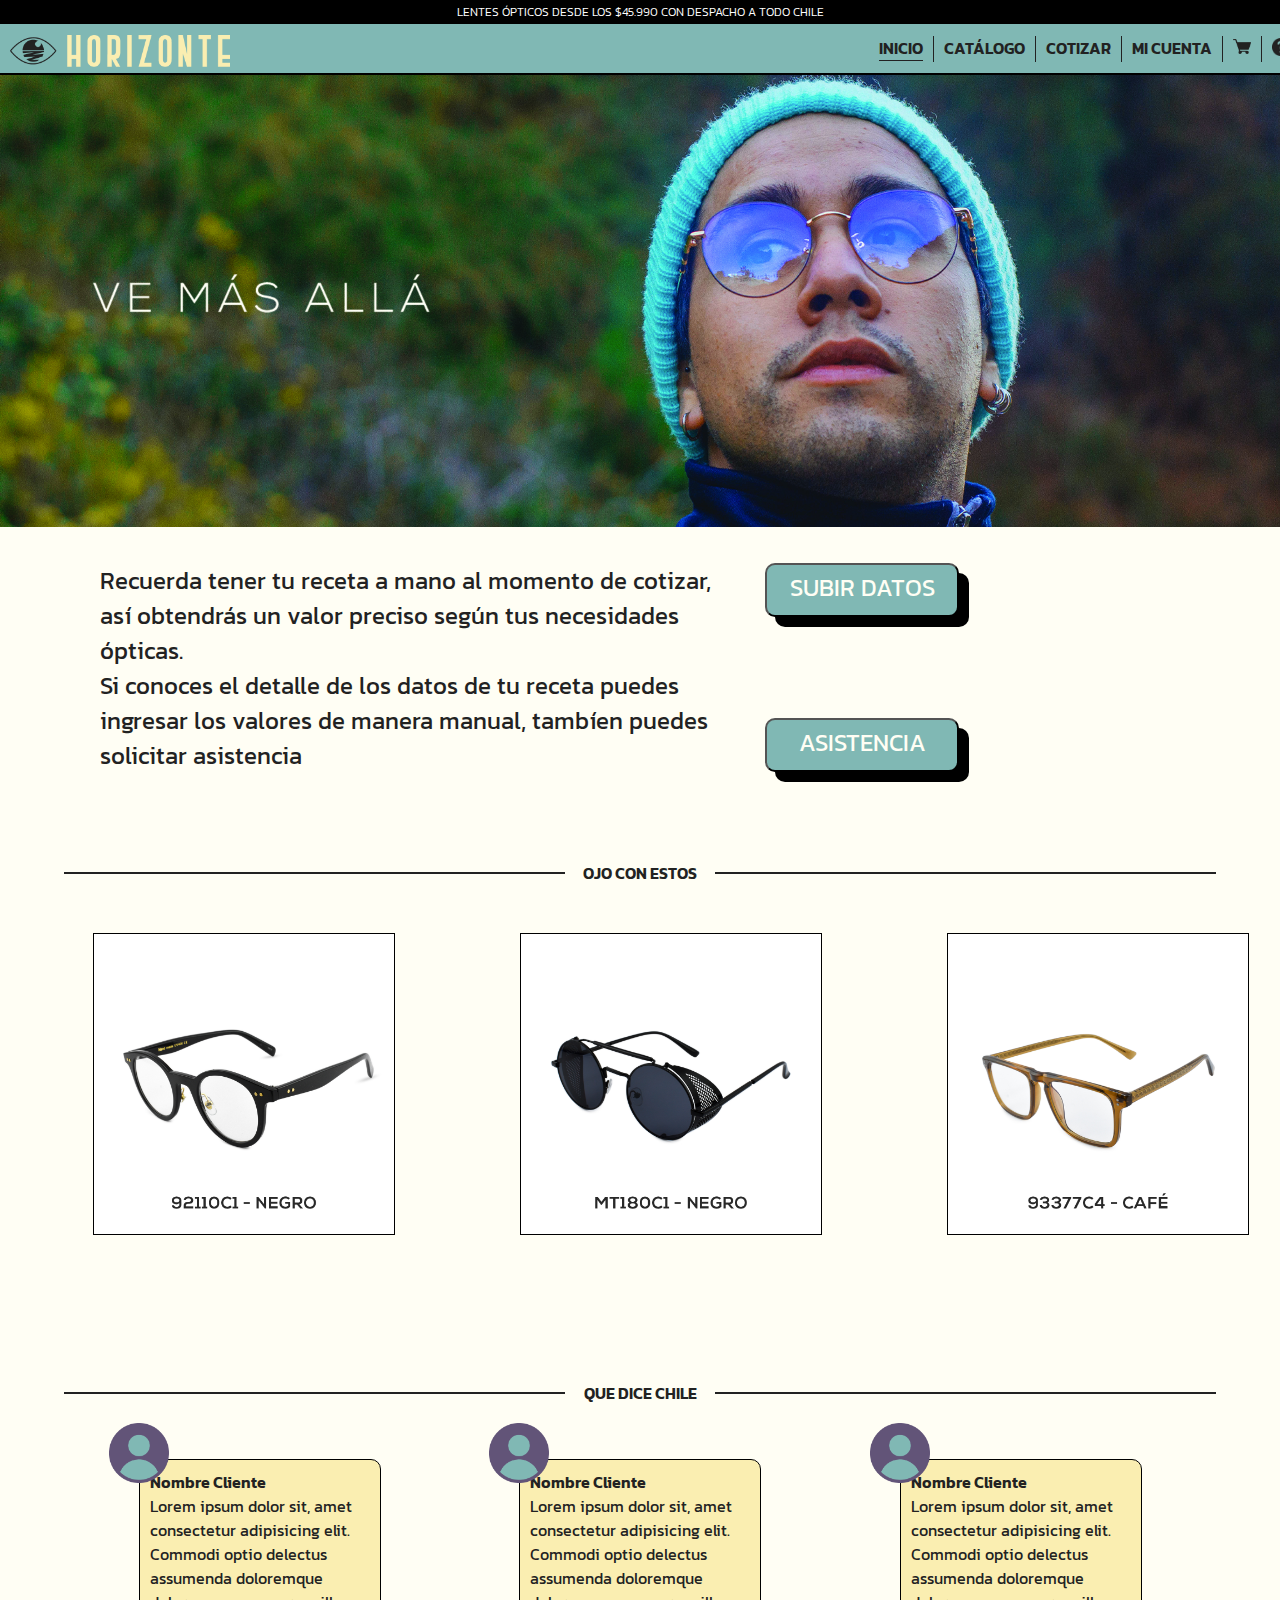
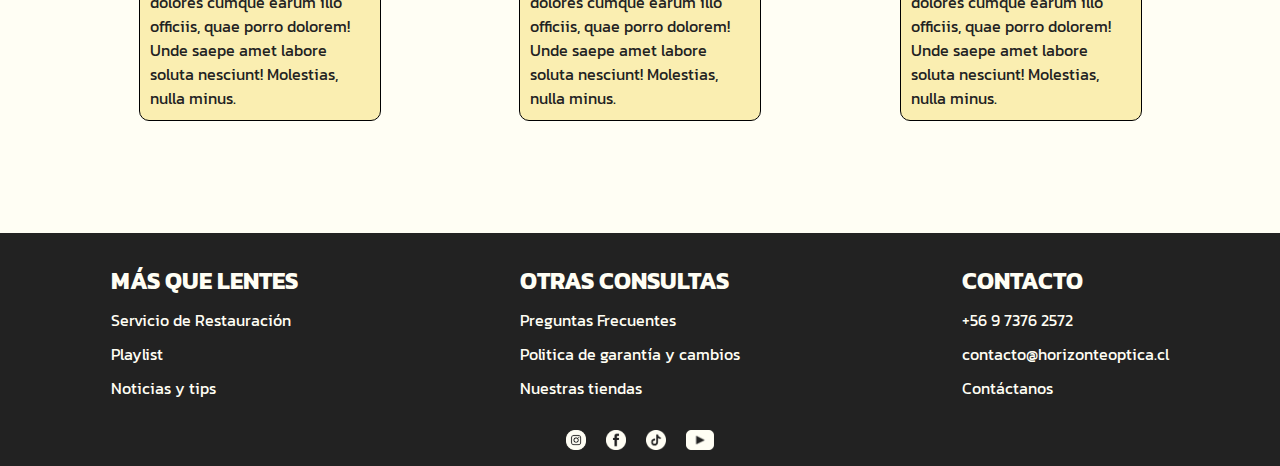
==== index.html @ 342d345c "preparación para modificar para tercera PreEntrega" ====
<!DOCTYPE html>
<html lang="en">
<head>
    <meta charset="UTF-8">
    <meta name="viewport" content="width=device-width, initial-scale=1.0">

    <title>Ópticas Horizonte - Ve más allá</title>

    <link rel="shorcut icon" href ="./icons/ojoamarillo_favicon.png">
    <link rel="preconnect" href="https://fonts.googleapis.com">
    <link rel="preconnect" href="https://fonts.gstatic.com" crossorigin>
    <link href="https://fonts.googleapis.com/css2?family=Kanit:ital,wght@0,100;0,200;0,300;0,400;0,500;0,600;0,700;0,800;0,900;1,100;1,200;1,300;1,400;1,500;1,600;1,700;1,800;1,900&display=swap" rel="stylesheet">
    <link rel="stylesheet" href="./css/styles-index.css">

</head>
<body>

<header class="header">
    <h6 class="bannerOferta">LENTES ÓPTICOS DESDE LOS $45.990 CON DESPACHO A TODO CHILE</h6>

    <div  class="navBar"> 
        <a href="#" class="logoHeader">     
            <img src="./images/brand/horizonte_blackyellow.png" alt="">
        </a>
        <ul class="headerMenu">
            <li><a href="#" class="currentPage">INICIO</a></li>
            <li><a href="./pages/catalogo.html">CATÁLOGO</a> </li>
            <li><a href="./pages/cotizar.html">COTIZAR</a>  </li>
            <li><a href="./pages/miCuenta.html">MI CUENTA</a></li>
            <li><a href="#" class="iconoCarrito">
                <img src="./icons/carritoEeireblac.png" alt="">
                </a>    </li>
            <li><a href="./pages/ayuda.html" class="iconoAyuda">
                <img src="./icons/helpIconBold.png" alt="">
                </a></li>
        </ul>
    </div>
</header>

<main>
<div>
    <p class="fotoVeMasAlla">
    <img src="./images/inicio/fotoVeMasAlla.jpg" alt=""> </p>
</div>
<!--COTIZAR-->
<conteiner class="seccionCotizacion">
            <div class="cajaTextosInicio"> 
                <p class="parrafoNormal">Recuerda tener tu receta a mano al momento de cotizar, así obtendrás un valor preciso según tus necesidades ópticas.</p>
            
                <p class="parrafoNormal">Si conoces el detalle de los datos de tu receta puedes ingresar los valores de manera manual, tambíen puedes solicitar asistencia</p>
            </div>
            <div class="botonesCotizacion">
                <a href="./pages/miCuenta.html"><button class="boton01 btnDatos">SUBIR DATOS</button></a>
                <a href="./pages/ayuda.html"><button class="boton01 btnAsistencia">ASISTENCIA</button></a>
            </div>
</conteiner>
<!--DESTACADOS-->
<section class="destacadosInicio">
    <div class="subtitulo2 subtDestacados">
        <p class="linea"></p>
        <p class="textoDestacados">OJO CON ESTOS</p>
    </div>
    <ul class="carruselDestacados">
                <li class="fotoLente lente01"><a href="" >
                        <img src="./images/lentes/92110.jpg" alt="">
                    </a>
                </li>
                <li class="fotoLente lente02"> <a href="" >
                        <img src="./images/lentes/MT180C1.jpg" alt="">
                    </a>
                </li>
                <li class="fotoLente lente03"><a href="" >
                        <img src="./images/lentes/93377C4.jpg" alt="">
                    </a>
                </li>
    </ul>
    </section>
    

<!--COMENTARIOS Y VALORACIONES-->
<section class="valoracionesSection">
    <div class="tituloValoraciones">
        <p class="linea"></p>
        <p class="textoValoraciones">QUE DICE CHILE</p>
    </div>
    <div class="valoraciones">
        <div class="valoracion 1/3">
            <img src="./icons/profileIcon.png" class="" alt="">
            <div class="comentario">
                <p class="nombreValoracion">Nombre Cliente</p>
                <p class="comentarioValoracion">Lorem ipsum dolor sit, amet consectetur adipisicing elit. Commodi optio delectus assumenda doloremque dolores cumque earum illo officiis, quae porro dolorem! Unde saepe amet labore soluta nesciunt! Molestias, nulla minus. </p>
            </div>
        </div>
        <div class="valoracion 2/3">
            <img src="./icons/profileIcon.png" class="" alt="">
            <div class="comentario">
                <p class="nombreValoracion">Nombre Cliente</p>
                <p class="comentarioValoracion">Lorem ipsum dolor sit, amet consectetur adipisicing elit. Commodi optio delectus assumenda doloremque dolores cumque earum illo officiis, quae porro dolorem! Unde saepe amet labore soluta nesciunt! Molestias, nulla minus. </p>
            </div>
        </div>
        <div class="valoracion 3/3">
            <img src="./icons/profileIcon.png" class="" alt="">
            <div class="comentario">
                <p class="nombreValoracion">Nombre Cliente</p>
                <p class="comentarioValoracion">Lorem ipsum dolor sit, amet consectetur adipisicing elit. Commodi optio delectus assumenda doloremque dolores cumque earum illo officiis, quae porro dolorem! Unde saepe amet labore soluta nesciunt! Molestias, nulla minus. </p>
            </div>
        </div> 
    </div>   
</section>


    
</main>

<footer>
    <section class="footerOptions">
        <section class="sectionMasQueLentes">
            <h2>MÁS QUE LENTES</h2>
            <ul class="footerList listMasQueLentes">
                <li><a href="#">Servicio de Restauración</a></li>
                <li><a href="#">Playlist</a></li>
                <li><a href="#">Noticias y tips</a></li>
            </ul>
        </section>
        <section class="sectionOtrasConsultas">
            <h2>OTRAS CONSULTAS</h2>
            <ul class="footerList listOtrasConsultas">
                <li><a href="#">Preguntas Frecuentes</a></li>
                <li><a href="#">Politica de garantía y cambios</a></li>
                <li><a href="#">Nuestras tiendas</a></li>
            </ul>
        </section>
        <section class="sectionContacto">
            <h2>CONTACTO</h2>
            <ul class="footerList listContacto">
                <li><a href="">+56 9 7376 2572</a></li>
                <li><a href="">contacto@horizonteoptica.cl</a></li>
                <li><a href="">Contáctanos</a></li>
            </ul>
        </section>
    </section>
    <section class="bannerFinal">
        <li><ul class="listRRSS">
            <li>
                <a href="">
                <img src="./icons/iconInstaCircleFlowewhite.png" alt="">
                </a></li>
            <li>
                <a href="">
                <img src="./icons/iconFaceCirWhite.png" alt="">
                </a></li>
            <li>
                <a href="">
                <img src="./icons/iconTkWhite.png" alt="">
                </a></li>
            <li>
                <a href="">
                <img src="./icons/iconYTWhite.png" alt="">
            </a></li>
        </ul></li>
    </section>
</footer>

</body>
</html>
---- css/styles-index.css ----
@import url(mainStyle.css);

.fotoVeMasAlla{
    position: relative;
    margin: 60px 0 0 0 ;
}
.fotoVeMasAlla img{
    object-fit: cover;
    width: 100%;
}

/*COTIZACION SECTION INICIO*/
.seccionCotizacion{
    height: 200px;
    width: 100%;
    margin: 30px 0 30px 0;
    padding: 0 100px 0 100px;
    display: grid;
    grid-template-columns: 1fr 1fr;
    grid-template-rows: 1fr;
    justify-content: space-evenly;
    gap: 50px
}
    .cajaTextosInicio{
        font-size: 1.5rem;     
    }
    .botonesCotizacion{
        display: grid;
        grid-template-columns: 1fr;
        gap: 100px;
        width: 100%;
        justify-self: center;
        justify-content: space-between;
        align-items: center;}
    .boton01{
        height: 40px;
        width: 180px;
        font-size: 1.5rem;
        padding: 5px;
    }

/*DESTACADOS*/
.destacadosInicio{
    width: 100%;
    height: 400px;
    margin:110px 0 0 0 ;
    padding: 0 0 0 0 ;
}

    .subtDestacados{
        display: flex;
        justify-content: center;
        align-items: center;
    }
        .linea{
            position: absolute;
            width: 90vw;
            height: 2px;
            background-color: #222222;
            z-index: -1;
            
        }
        .textoDestacados{
            position: absolute;
            width: 150px;
            text-align: center;
            font-weight: 600 ;
            background-color: #FFFEF4;
            margin: 0 5px 0 5px;
            z-index: -1;
        }
    
    
    .carruselDestacados {
        display: flex;
        flex-wrap: wrap;
        padding: 0 30px 0 30px;
        align-items: center;
        justify-content:space-around;
        width: 100%;
        margin: 60px 0 0 0;
        z-index: -1;
    }

    .carruselDestacados li{
        list-style:none;
        
    }
    .fotoLente{
        width: 300px;
    }
        .fotoLente img{
            height: 300px;
            border: 1px solid #000000;
            justify-self: right;
        }

/* VALORACIONES */
.valoracionesSection{
    width: 100%;
    display: flex;
    flex-direction:column;
    justify-content: space-evenly;
    align-items: center;
    padding: 10px 0 30px 0;
    margin: 110px 0 0 0;
    }
    .tituloValoraciones{
        display: flex;
        justify-content:center;
        align-items: center;
        z-index: -1;
    }
        .linea{
            position: absolute;
            width: 90vw;
            height: 2px;
            background-color: #222222;
        }
        .textoValoraciones{
            position: absolute;
            width: 150px;
            text-align: center;
            font-weight: 600 ;
            background-color: #FFFEF4;
            margin: 0 5px 0 5px;
        }
    
    .valoraciones{
        display: flex;
        width: 100%;
        flex-wrap: wrap;
        justify-content: space-evenly;
        align-self: center;
        margin: 0 0 0 0;
    }
    .valoracion{
        height: 300px ;
        width: fit-content;        
        margin: 0 20;
    }
    .valoracion img{
        height: 60px;
        position: relative;
        right:30px ;
        top: 30px;
        
    }
        .comentario {
            background-color: #faeeb1;
            border-radius: 10px;
            border: 1px solid #000000;
            width: 220px;
            font-size: 1rem;
            padding: 10px;
            overflow:hidden;
            text-align:left;            
        }
        .nombreValoracion {
            font-weight: 600;
        }


@media(max-width: 480px){

    .seccionCotizacion{
        height: fit-content;
        margin: 30px 0 30px 0;
        padding: 0 30px 0 30px;
        display: grid;
        grid-template-columns:  1fr;
        grid-template-rows: 1fr 1fr;
        justify-content: space-evenly;
        gap: 50px }

    .botonesCotizacion{
        display: flex;
        width: 100%;
        flex-direction: row;
        justify-self: center;
        justify-content: space-between;
        align-items: center;} 

    .destacadosInicio{
        width: 100%;
        height: fit-content;
        margin:110px 0 0 0 ;
        padding: 0 0 0 0 ;}
    .carruselDestacados {
        display: flex;
        flex-direction: column;        padding: 0 30px 0 30px;
        align-items: center;
        justify-content:center; 
        width: 100%;
        margin: 60px 0 0 0;
        z-index: -1;    }
   
    
   
}
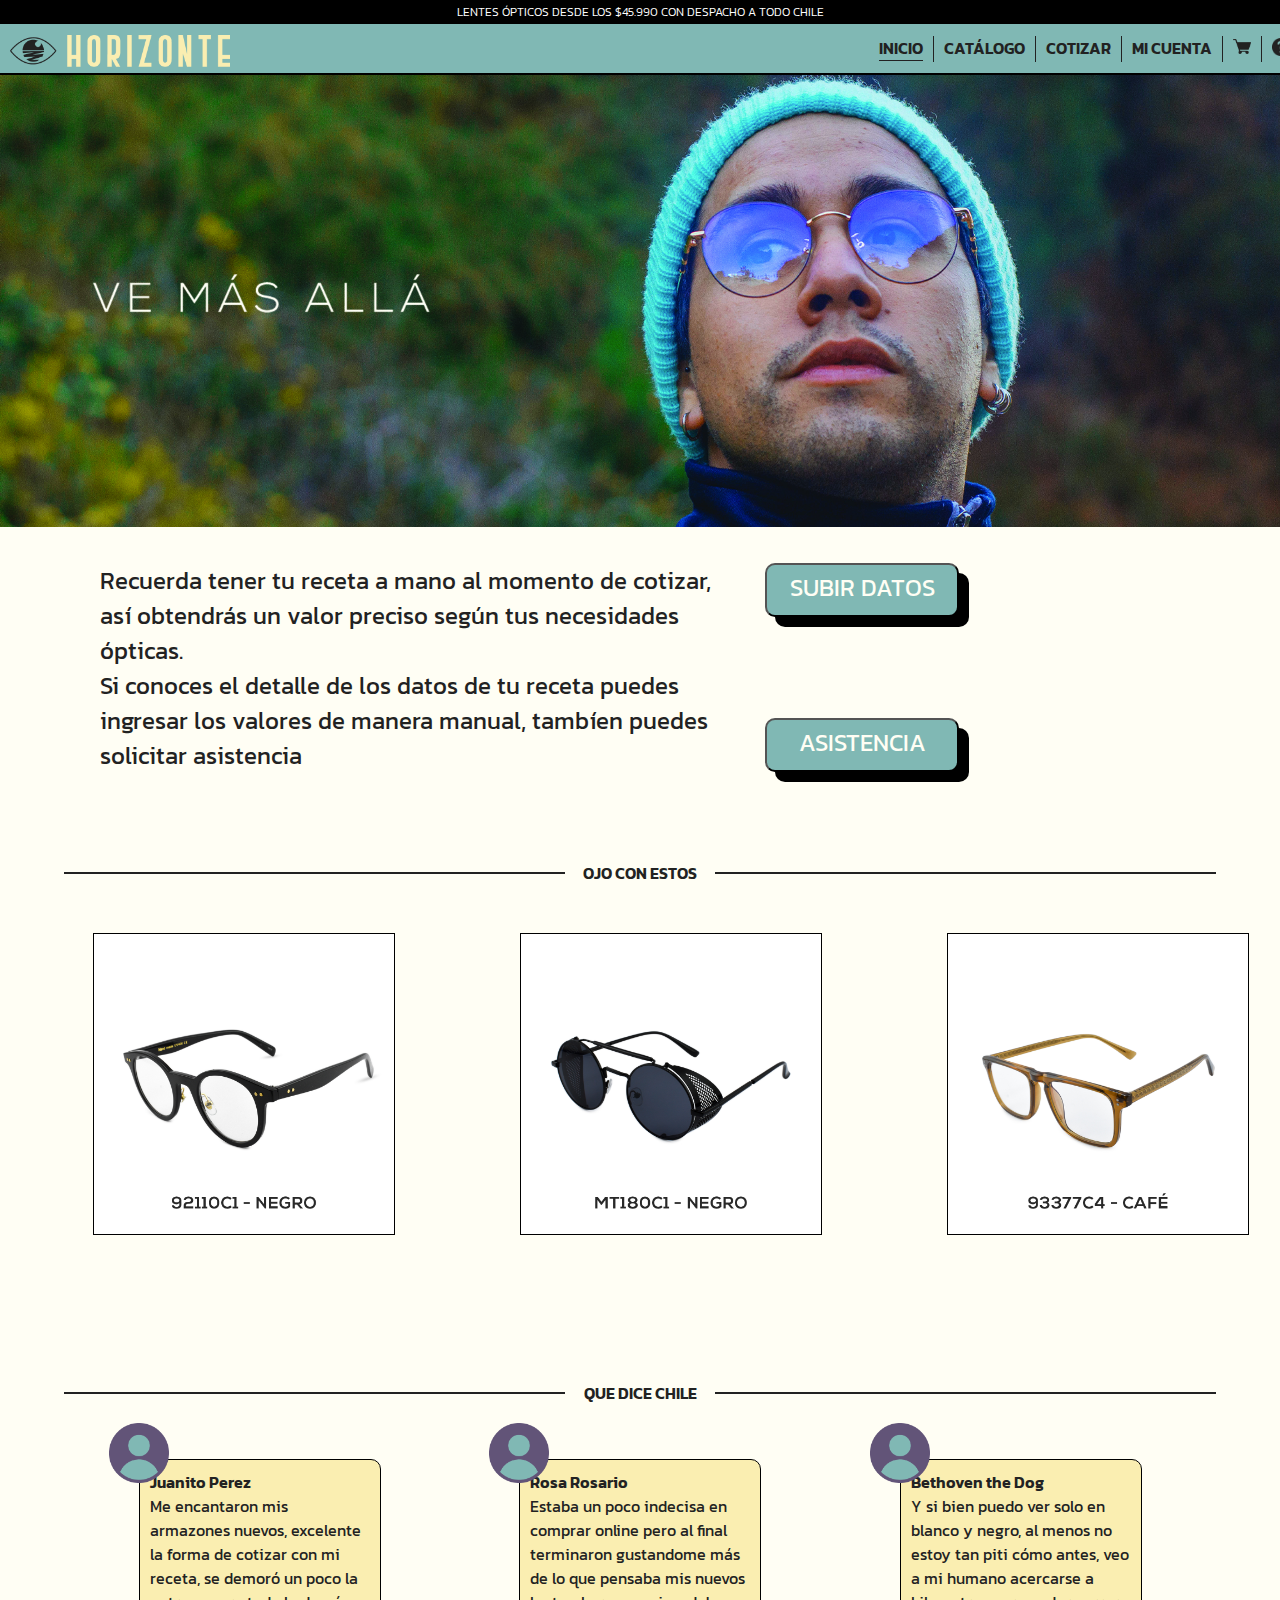
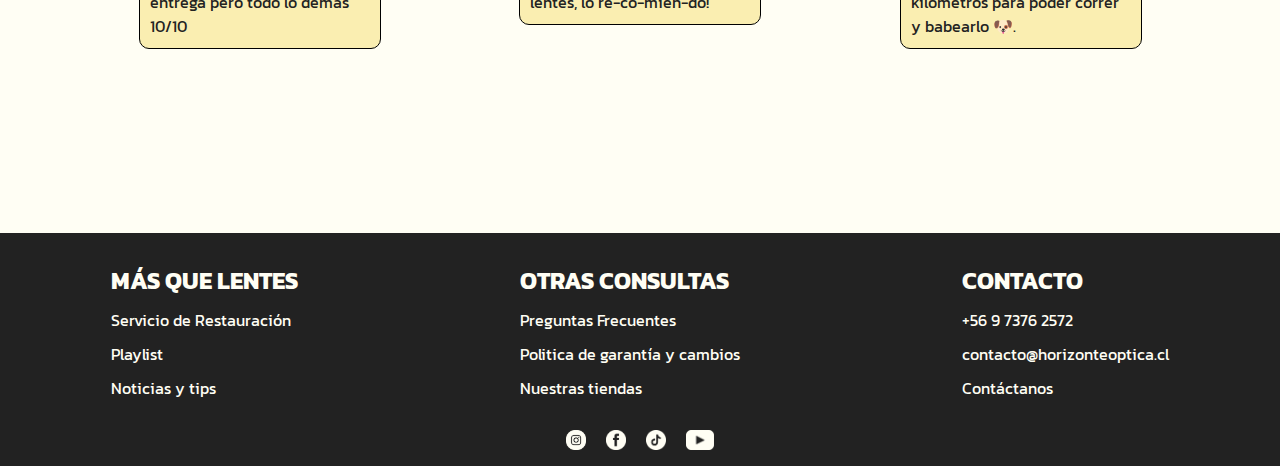
==== commit 0be0c92b: "se confeccionan archivos SASS y se corrigen errores al traspaso de estilos, se ingresa SEO en descri" ====
--- a/index.html
+++ b/index.html
@@ -3,14 +3,17 @@
 <head>
     <meta charset="UTF-8">
     <meta name="viewport" content="width=device-width, initial-scale=1.0">
+    <meta name="description" content ="Horizonte Óptica Online - Lentes ópticos y de sol, sólo con tu receta - Revisa nuestros destacados y ofertas - Mira la opinion de nuestros clientes">
 
     <title>Ópticas Horizonte - Ve más allá</title>
 
     <link rel="shorcut icon" href ="./icons/ojoamarillo_favicon.png">
     <link rel="preconnect" href="https://fonts.googleapis.com">
     <link rel="preconnect" href="https://fonts.gstatic.com" crossorigin>
-    <link href="https://fonts.googleapis.com/css2?family=Kanit:ital,wght@0,100;0,200;0,300;0,400;0,500;0,600;0,700;0,800;0,900;1,100;1,200;1,300;1,400;1,500;1,600;1,700;1,800;1,900&display=swap" rel="stylesheet">
-    <link rel="stylesheet" href="./css/styles-index.css">
+    <link href="https://fonts.googleapis.com/css2?family=Kanit:ital,wght@0,100;0,200;0,300;0,400;0,500;0,600;0,700;0,800;0,900;1,100;1,200;1,300;1,400;1,500;1,600;1,700;1,800;1,900&display=swap" rel="stylesheet">    
+    <link rel="stylesheet" href="./css/pageIndex.css">
+    <link rel="stylesheet" href="https://cdnjs.cloudflare.com/ajax/libs/animate.css/4.1.1/animate.min.css">
+    
 
 </head>
 <body>
@@ -19,9 +22,10 @@
     <h6 class="bannerOferta">LENTES ÓPTICOS DESDE LOS $45.990 CON DESPACHO A TODO CHILE</h6>
 
     <div  class="navBar"> 
-        <a href="#" class="logoHeader">     
+        
+        <a href="#" class="logoHeader animate__animated animate__backInLeft ">     
             <img src="./images/brand/horizonte_blackyellow.png" alt="">
-        </a>
+        </a> 
         <ul class="headerMenu">
             <li><a href="#" class="currentPage">INICIO</a></li>
             <li><a href="./pages/catalogo.html">CATÁLOGO</a> </li>
@@ -87,22 +91,22 @@
         <div class="valoracion 1/3">
             <img src="./icons/profileIcon.png" class="" alt="">
             <div class="comentario">
-                <p class="nombreValoracion">Nombre Cliente</p>
-                <p class="comentarioValoracion">Lorem ipsum dolor sit, amet consectetur adipisicing elit. Commodi optio delectus assumenda doloremque dolores cumque earum illo officiis, quae porro dolorem! Unde saepe amet labore soluta nesciunt! Molestias, nulla minus. </p>
+                <p class="nombreValoracion">Juanito Perez</p>
+                <p class="comentarioValoracion"> Me encantaron mis armazones nuevos, excelente la forma de cotizar con mi receta, se demoró un poco la entrega pero todo lo demás 10/10 </p>
             </div>
         </div>
         <div class="valoracion 2/3">
             <img src="./icons/profileIcon.png" class="" alt="">
             <div class="comentario">
-                <p class="nombreValoracion">Nombre Cliente</p>
-                <p class="comentarioValoracion">Lorem ipsum dolor sit, amet consectetur adipisicing elit. Commodi optio delectus assumenda doloremque dolores cumque earum illo officiis, quae porro dolorem! Unde saepe amet labore soluta nesciunt! Molestias, nulla minus. </p>
+                <p class="nombreValoracion">Rosa Rosario</p>
+                <p class="comentarioValoracion">Estaba un poco indecisa en comprar online pero al final terminaron gustandome más de lo que pensaba mis nuevos lentes, lo re-co-mien-do! </p>
             </div>
         </div>
         <div class="valoracion 3/3">
             <img src="./icons/profileIcon.png" class="" alt="">
             <div class="comentario">
-                <p class="nombreValoracion">Nombre Cliente</p>
-                <p class="comentarioValoracion">Lorem ipsum dolor sit, amet consectetur adipisicing elit. Commodi optio delectus assumenda doloremque dolores cumque earum illo officiis, quae porro dolorem! Unde saepe amet labore soluta nesciunt! Molestias, nulla minus. </p>
+                <p class="nombreValoracion">Bethoven the Dog</p>
+                <p class="comentarioValoracion">Y si bien puedo ver solo en blanco y negro, al menos no estoy tan piti cómo antes, veo a mi humano acercarse a kilometros para poder correr y babearlo 🐶. </p>
             </div>
         </div> 
     </div>   
--- a/css/pageIndex.css
+++ b/css/pageIndex.css
@@ -0,0 +1,471 @@
+* {
+  margin: 0;
+  padding: 0;
+  box-sizing: content-box;
+}
+
+html {
+  height: 100%;
+  width: 100%;
+}
+
+body {
+  margin: 0 0 0 0;
+  padding: 0px;
+  width: 100%;
+  height: fit-content;
+  display: flex;
+  flex-direction: column;
+  background-color: #FFFEF4;
+  color: #222222;
+  font-family: "Kanit", sans-serif;
+}
+body a {
+  text-decoration: none;
+}
+
+.boton01 {
+  font-family: "Kanit", sans-serif;
+  width: 180px;
+  height: 50px;
+  padding: 10px 5px;
+  font-size: 20px;
+  background-color: #80b8b4;
+  color: #FFFEF4;
+  display: flex;
+  justify-content: center;
+  text-align: center;
+  border-radius: 10px;
+  /* offset-x | offset-y | blur-radius | spread-radius | color */
+  box-shadow: 10px 10px 0px 0px #000000;
+}
+
+.boton01:hover {
+  background-color: #faeeb1;
+  color: #222222;
+}
+
+/*FOOTER*/
+footer {
+  margin-top: 110px;
+  width: 100%;
+}
+
+.footerOptions {
+  background-color: #222222;
+  text-decoration: none;
+  width: 100%;
+  color: #fffef4;
+  display: flex;
+  flex-direction: row;
+  flex-wrap: nowrap;
+  justify-content: space-around;
+  padding: 30px 0px 30px 0px;
+}
+
+.listContacto {
+  justify-content: left;
+}
+
+.listRRSS img {
+  height: 20px;
+}
+
+.listRRSS li {
+  justify-content: space-between;
+  padding-right: 5px;
+  float: inline-start;
+}
+
+.footerOptions li {
+  list-style: none;
+  padding-top: 10px;
+}
+
+.footerOptions a {
+  color: #FFFEF4;
+  text-decoration: none;
+}
+
+.footerOptions a:hover {
+  color: #faeeb1;
+}
+
+.bannerFinal {
+  background-color: #222222;
+  width: 100%;
+  display: flex;
+  flex-direction: row;
+  justify-content: center;
+  align-items: center;
+  padding-bottom: 10px;
+}
+
+.bannerFinal li {
+  list-style-type: none;
+  padding-left: 10px;
+  padding-right: 10px;
+}
+
+.bannerFinal a {
+  text-decoration: none;
+}
+
+@media (max-width: 480px) {
+  .footerOptions {
+    width: 100%;
+    color: #fffef4;
+    display: flex;
+    flex-direction: column;
+    flex-wrap: wrap;
+    justify-content: center;
+    padding: 30px 0px 30px 100px;
+  }
+  .sectionMasQueLentes {
+    margin: 0 0 30px 0;
+  }
+  .sectionOtrasConsultas {
+    margin: 0 0 30px 0;
+  }
+}
+/*HEADER*/
+.header {
+  display: flex;
+  flex-direction: column;
+  position: fixed;
+  z-index: 4;
+  height: 75px;
+  width: 100%;
+}
+
+.main {
+  width: 100%;
+}
+
+.bannerOferta {
+  position: static;
+  background-color: #000000;
+  height: 25px;
+  display: flex;
+  justify-content: center;
+  align-items: center;
+  color: rgb(255, 255, 255);
+  top: 0px;
+  font-family: "Kanit", sans-serif;
+  font-weight: 300;
+  font-style: normal;
+  font-size: 12px;
+  width: 100%;
+}
+
+.navBar {
+  position: static;
+  background-color: #80b8b4;
+  display: flex;
+  flex-direction: row;
+  flex-wrap: wrap;
+  justify-content: space-between;
+  align-items: center;
+  height: 50px;
+  padding-inline-start: 10px;
+  padding-inline-end: 10px;
+  top: 25px;
+  width: 100%;
+  border-bottom: 2px solid #000000;
+}
+
+.logoHeader {
+  display: flex;
+  justify-content: center;
+}
+
+.logoHeader img {
+  margin-top: 5px;
+  height: 2rem;
+}
+
+.headerMenu {
+  display: flex;
+  flex-direction: row;
+  justify-content: space-evenly;
+}
+
+.headerMenu li {
+  border-right: 1px solid #222222;
+  list-style: none;
+  float: left;
+  font-size: 1rem;
+  font-weight: 600;
+  padding-right: 10px;
+  padding-left: 10px;
+}
+
+.headerMenu li:last-child {
+  border-right: none;
+  padding-right: 0px;
+}
+
+.currentPage {
+  border-bottom: 1px solid;
+}
+
+.iconoCarrito img {
+  height: 15px;
+}
+
+.iconoAyuda IMG {
+  height: 18px;
+  padding-top: 2px;
+}
+
+.headerMenu a {
+  color: #222222;
+  text-decoration: none;
+}
+
+a:hover {
+  color: #FFFEF4;
+}
+
+@media (max-width: 480px) {
+  .navBar {
+    position: static;
+    display: grid;
+    grid-template-columns: 1fr;
+    grid-template-rows: 1fr 1fr;
+    justify-content: center;
+    align-items: center;
+    height: fit-content;
+    padding-inline-start: 10px;
+    padding-inline-end: 10px;
+    top: 25px;
+    width: 440px;
+    border-bottom: 2px solid #000000;
+  }
+  .headerMenu {
+    display: flex;
+    justify-content: center;
+  }
+  .headerMenu li {
+    font-size: 0.5rem;
+  }
+  .bannerOferta {
+    height: 15px;
+    width: 100%;
+    font-size: 0.5rem;
+  }
+  .logoHeader img {
+    margin: 5px 0 5px 0;
+    height: 1rem;
+  }
+}
+.fotoVeMasAlla {
+  position: relative;
+  margin: 60px 0 0 0;
+}
+
+.fotoVeMasAlla img {
+  object-fit: cover;
+  width: 100%;
+}
+
+/*COTIZACION SECTION INICIO*/
+.seccionCotizacion {
+  height: 200px;
+  width: 100%;
+  margin: 30px 0 30px 0;
+  padding: 0 100px 0 100px;
+  display: grid;
+  grid-template-columns: 1fr 1fr;
+  grid-template-rows: 1fr;
+  justify-content: space-evenly;
+  gap: 50px;
+}
+
+.cajaTextosInicio {
+  font-size: 1.5rem;
+}
+
+.botonesCotizacion {
+  display: grid;
+  grid-template-columns: 1fr;
+  gap: 100px;
+  width: 100%;
+  justify-self: center;
+  justify-content: space-between;
+  align-items: center;
+}
+
+.boton01 {
+  height: 40px;
+  width: 180px;
+  font-size: 1.5rem;
+  padding: 5px;
+}
+
+/*DESTACADOS*/
+.destacadosInicio {
+  width: 100%;
+  height: 400px;
+  margin: 110px 0 0 0;
+  padding: 0 0 0 0;
+}
+
+.subtDestacados {
+  display: flex;
+  justify-content: center;
+  align-items: center;
+}
+
+.linea {
+  position: absolute;
+  width: 90vw;
+  height: 2px;
+  background-color: #222222;
+  z-index: -1;
+}
+
+.textoDestacados {
+  position: absolute;
+  width: 150px;
+  text-align: center;
+  font-weight: 600;
+  background-color: #FFFEF4;
+  margin: 0 5px 0 5px;
+  z-index: -1;
+}
+
+.carruselDestacados {
+  display: flex;
+  flex-wrap: wrap;
+  padding: 0 30px 0 30px;
+  align-items: center;
+  justify-content: space-around;
+  width: 100%;
+  margin: 60px 0 0 0;
+  z-index: -1;
+}
+
+.carruselDestacados li {
+  list-style: none;
+}
+
+.fotoLente {
+  width: 300px;
+}
+
+.fotoLente img {
+  height: 300px;
+  border: 1px solid #000000;
+  justify-self: right;
+}
+
+/* VALORACIONES */
+.valoracionesSection {
+  width: 100%;
+  display: flex;
+  flex-direction: column;
+  justify-content: space-evenly;
+  align-items: center;
+  padding: 10px 0 30px 0;
+  margin: 110px 0 0 0;
+}
+
+.tituloValoraciones {
+  display: flex;
+  justify-content: center;
+  align-items: center;
+  z-index: -1;
+}
+
+.linea {
+  position: absolute;
+  width: 90vw;
+  height: 2px;
+  background-color: #222222;
+}
+
+.textoValoraciones {
+  position: absolute;
+  width: 150px;
+  text-align: center;
+  font-weight: 600;
+  background-color: #FFFEF4;
+  margin: 0 5px 0 5px;
+}
+
+.valoraciones {
+  display: flex;
+  width: 100%;
+  flex-wrap: wrap;
+  justify-content: space-evenly;
+  align-self: center;
+  margin: 0 0 0 0;
+}
+
+.valoracion {
+  height: 300px;
+  width: fit-content;
+  margin: 0 20;
+}
+
+.valoracion img {
+  height: 60px;
+  position: relative;
+  right: 30px;
+  top: 30px;
+}
+
+.comentario {
+  background-color: #faeeb1;
+  border-radius: 10px;
+  border: 1px solid #000000;
+  width: 220px;
+  font-size: 1rem;
+  padding: 10px;
+  overflow: hidden;
+  text-align: left;
+}
+
+.nombreValoracion {
+  font-weight: 600;
+}
+
+@media (max-width: 480px) {
+  .seccionCotizacion {
+    height: fit-content;
+    margin: 30px 0 30px 0;
+    padding: 0 30px 0 30px;
+    display: grid;
+    grid-template-columns: 1fr;
+    grid-template-rows: 1fr 1fr;
+    justify-content: space-evenly;
+    gap: 50px;
+  }
+  .botonesCotizacion {
+    display: flex;
+    width: 100%;
+    flex-direction: row;
+    justify-self: center;
+    justify-content: space-between;
+    align-items: center;
+  }
+  .destacadosInicio {
+    width: 100%;
+    height: fit-content;
+    margin: 110px 0 0 0;
+    padding: 0 0 0 0;
+  }
+  .carruselDestacados {
+    display: flex;
+    flex-direction: column;
+    padding: 0 30px 0 30px;
+    align-items: center;
+    justify-content: center;
+    width: 100%;
+    margin: 60px 0 0 0;
+    z-index: -1;
+  }
+}
+
+/*# sourceMappingURL=pageIndex.css.map */
